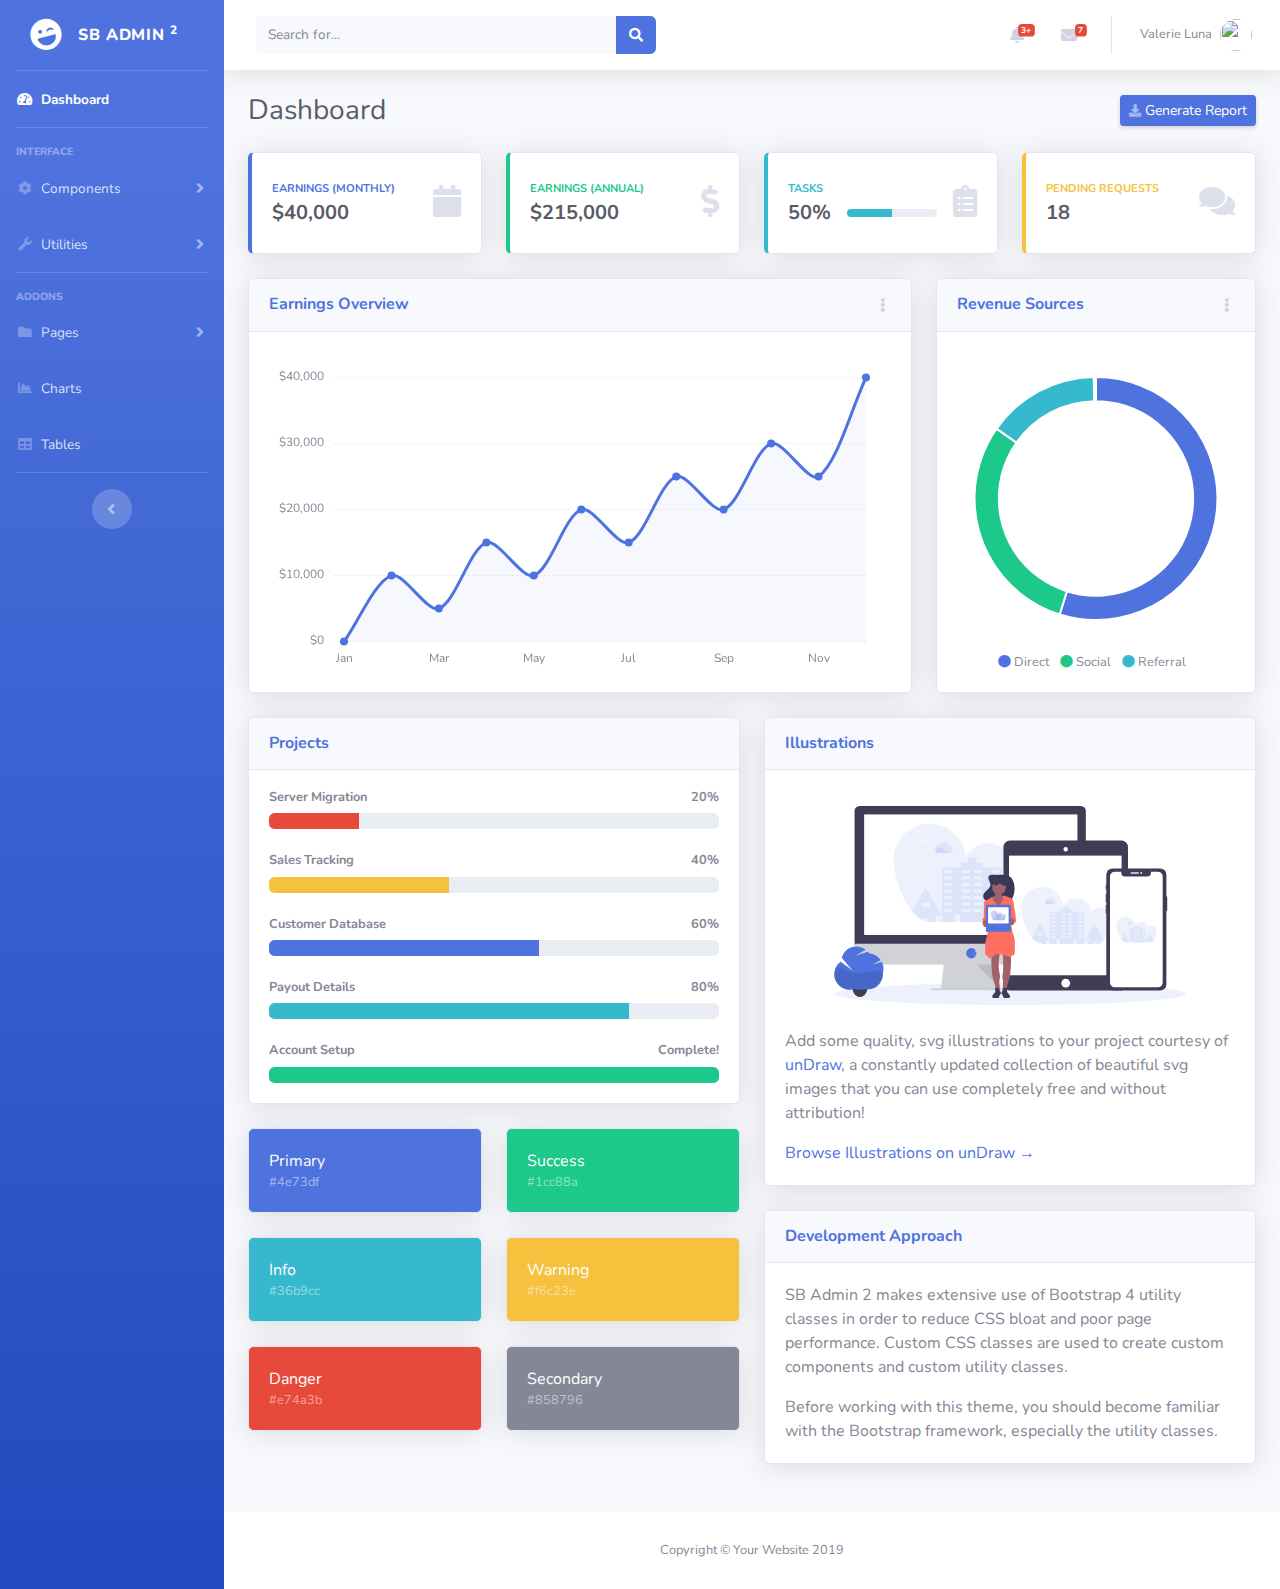
==== frontend/index.html @ 00b34d65 "frontend template" ====
<!DOCTYPE html>
<html lang="en">

<head>

  <meta charset="utf-8">
  <meta http-equiv="X-UA-Compatible" content="IE=edge">
  <meta name="viewport" content="width=device-width, initial-scale=1, shrink-to-fit=no">
  <meta name="description" content="">
  <meta name="author" content="">

  <title>SB Admin 2 - Dashboard</title>

  <!-- Custom fonts for this template-->
  <link href="vendor/fontawesome-free/css/all.min.css" rel="stylesheet" type="text/css">
  <link href="https://fonts.googleapis.com/css?family=Nunito:200,200i,300,300i,400,400i,600,600i,700,700i,800,800i,900,900i" rel="stylesheet">

  <!-- Custom styles for this template-->
  <link href="css/sb-admin-2.min.css" rel="stylesheet">

</head>

<body id="page-top">

  <!-- Page Wrapper -->
  <div id="wrapper">

    <!-- Sidebar -->
    <ul class="navbar-nav bg-gradient-primary sidebar sidebar-dark accordion" id="accordionSidebar">

      <!-- Sidebar - Brand -->
      <a class="sidebar-brand d-flex align-items-center justify-content-center" href="index.html">
        <div class="sidebar-brand-icon rotate-n-15">
          <i class="fas fa-laugh-wink"></i>
        </div>
        <div class="sidebar-brand-text mx-3">SB Admin <sup>2</sup></div>
      </a>

      <!-- Divider -->
      <hr class="sidebar-divider my-0">

      <!-- Nav Item - Dashboard -->
      <li class="nav-item active">
        <a class="nav-link" href="index.html">
          <i class="fas fa-fw fa-tachometer-alt"></i>
          <span>Dashboard</span></a>
      </li>

      <!-- Divider -->
      <hr class="sidebar-divider">

      <!-- Heading -->
      <div class="sidebar-heading">
        Interface
      </div>

      <!-- Nav Item - Pages Collapse Menu -->
      <li class="nav-item">
        <a class="nav-link collapsed" href="#" data-toggle="collapse" data-target="#collapseTwo" aria-expanded="true" aria-controls="collapseTwo">
          <i class="fas fa-fw fa-cog"></i>
          <span>Components</span>
        </a>
        <div id="collapseTwo" class="collapse" aria-labelledby="headingTwo" data-parent="#accordionSidebar">
          <div class="bg-white py-2 collapse-inner rounded">
            <h6 class="collapse-header">Custom Components:</h6>
            <a class="collapse-item" href="buttons.html">Buttons</a>
            <a class="collapse-item" href="cards.html">Cards</a>
          </div>
        </div>
      </li>

      <!-- Nav Item - Utilities Collapse Menu -->
      <li class="nav-item">
        <a class="nav-link collapsed" href="#" data-toggle="collapse" data-target="#collapseUtilities" aria-expanded="true" aria-controls="collapseUtilities">
          <i class="fas fa-fw fa-wrench"></i>
          <span>Utilities</span>
        </a>
        <div id="collapseUtilities" class="collapse" aria-labelledby="headingUtilities" data-parent="#accordionSidebar">
          <div class="bg-white py-2 collapse-inner rounded">
            <h6 class="collapse-header">Custom Utilities:</h6>
            <a class="collapse-item" href="utilities-color.html">Colors</a>
            <a class="collapse-item" href="utilities-border.html">Borders</a>
            <a class="collapse-item" href="utilities-animation.html">Animations</a>
            <a class="collapse-item" href="utilities-other.html">Other</a>
          </div>
        </div>
      </li>

      <!-- Divider -->
      <hr class="sidebar-divider">

      <!-- Heading -->
      <div class="sidebar-heading">
        Addons
      </div>

      <!-- Nav Item - Pages Collapse Menu -->
      <li class="nav-item">
        <a class="nav-link collapsed" href="#" data-toggle="collapse" data-target="#collapsePages" aria-expanded="true" aria-controls="collapsePages">
          <i class="fas fa-fw fa-folder"></i>
          <span>Pages</span>
        </a>
        <div id="collapsePages" class="collapse" aria-labelledby="headingPages" data-parent="#accordionSidebar">
          <div class="bg-white py-2 collapse-inner rounded">
            <h6 class="collapse-header">Login Screens:</h6>
            <a class="collapse-item" href="login.html">Login</a>
            <a class="collapse-item" href="register.html">Register</a>
            <a class="collapse-item" href="forgot-password.html">Forgot Password</a>
            <div class="collapse-divider"></div>
            <h6 class="collapse-header">Other Pages:</h6>
            <a class="collapse-item" href="404.html">404 Page</a>
            <a class="collapse-item" href="blank.html">Blank Page</a>
          </div>
        </div>
      </li>

      <!-- Nav Item - Charts -->
      <li class="nav-item">
        <a class="nav-link" href="charts.html">
          <i class="fas fa-fw fa-chart-area"></i>
          <span>Charts</span></a>
      </li>

      <!-- Nav Item - Tables -->
      <li class="nav-item">
        <a class="nav-link" href="tables.html">
          <i class="fas fa-fw fa-table"></i>
          <span>Tables</span></a>
      </li>

      <!-- Divider -->
      <hr class="sidebar-divider d-none d-md-block">

      <!-- Sidebar Toggler (Sidebar) -->
      <div class="text-center d-none d-md-inline">
        <button class="rounded-circle border-0" id="sidebarToggle"></button>
      </div>

    </ul>
    <!-- End of Sidebar -->

    <!-- Content Wrapper -->
    <div id="content-wrapper" class="d-flex flex-column">

      <!-- Main Content -->
      <div id="content">

        <!-- Topbar -->
        <nav class="navbar navbar-expand navbar-light bg-white topbar mb-4 static-top shadow">

          <!-- Sidebar Toggle (Topbar) -->
          <button id="sidebarToggleTop" class="btn btn-link d-md-none rounded-circle mr-3">
            <i class="fa fa-bars"></i>
          </button>

          <!-- Topbar Search -->
          <form class="d-none d-sm-inline-block form-inline mr-auto ml-md-3 my-2 my-md-0 mw-100 navbar-search">
            <div class="input-group">
              <input type="text" class="form-control bg-light border-0 small" placeholder="Search for..." aria-label="Search" aria-describedby="basic-addon2">
              <div class="input-group-append">
                <button class="btn btn-primary" type="button">
                  <i class="fas fa-search fa-sm"></i>
                </button>
              </div>
            </div>
          </form>

          <!-- Topbar Navbar -->
          <ul class="navbar-nav ml-auto">

            <!-- Nav Item - Search Dropdown (Visible Only XS) -->
            <li class="nav-item dropdown no-arrow d-sm-none">
              <a class="nav-link dropdown-toggle" href="#" id="searchDropdown" role="button" data-toggle="dropdown" aria-haspopup="true" aria-expanded="false">
                <i class="fas fa-search fa-fw"></i>
              </a>
              <!-- Dropdown - Messages -->
              <div class="dropdown-menu dropdown-menu-right p-3 shadow animated--grow-in" aria-labelledby="searchDropdown">
                <form class="form-inline mr-auto w-100 navbar-search">
                  <div class="input-group">
                    <input type="text" class="form-control bg-light border-0 small" placeholder="Search for..." aria-label="Search" aria-describedby="basic-addon2">
                    <div class="input-group-append">
                      <button class="btn btn-primary" type="button">
                        <i class="fas fa-search fa-sm"></i>
                      </button>
                    </div>
                  </div>
                </form>
              </div>
            </li>

            <!-- Nav Item - Alerts -->
            <li class="nav-item dropdown no-arrow mx-1">
              <a class="nav-link dropdown-toggle" href="#" id="alertsDropdown" role="button" data-toggle="dropdown" aria-haspopup="true" aria-expanded="false">
                <i class="fas fa-bell fa-fw"></i>
                <!-- Counter - Alerts -->
                <span class="badge badge-danger badge-counter">3+</span>
              </a>
              <!-- Dropdown - Alerts -->
              <div class="dropdown-list dropdown-menu dropdown-menu-right shadow animated--grow-in" aria-labelledby="alertsDropdown">
                <h6 class="dropdown-header">
                  Alerts Center
                </h6>
                <a class="dropdown-item d-flex align-items-center" href="#">
                  <div class="mr-3">
                    <div class="icon-circle bg-primary">
                      <i class="fas fa-file-alt text-white"></i>
                    </div>
                  </div>
                  <div>
                    <div class="small text-gray-500">December 12, 2019</div>
                    <span class="font-weight-bold">A new monthly report is ready to download!</span>
                  </div>
                </a>
                <a class="dropdown-item d-flex align-items-center" href="#">
                  <div class="mr-3">
                    <div class="icon-circle bg-success">
                      <i class="fas fa-donate text-white"></i>
                    </div>
                  </div>
                  <div>
                    <div class="small text-gray-500">December 7, 2019</div>
                    $290.29 has been deposited into your account!
                  </div>
                </a>
                <a class="dropdown-item d-flex align-items-center" href="#">
                  <div class="mr-3">
                    <div class="icon-circle bg-warning">
                      <i class="fas fa-exclamation-triangle text-white"></i>
                    </div>
                  </div>
                  <div>
                    <div class="small text-gray-500">December 2, 2019</div>
                    Spending Alert: We've noticed unusually high spending for your account.
                  </div>
                </a>
                <a class="dropdown-item text-center small text-gray-500" href="#">Show All Alerts</a>
              </div>
            </li>

            <!-- Nav Item - Messages -->
            <li class="nav-item dropdown no-arrow mx-1">
              <a class="nav-link dropdown-toggle" href="#" id="messagesDropdown" role="button" data-toggle="dropdown" aria-haspopup="true" aria-expanded="false">
                <i class="fas fa-envelope fa-fw"></i>
                <!-- Counter - Messages -->
                <span class="badge badge-danger badge-counter">7</span>
              </a>
              <!-- Dropdown - Messages -->
              <div class="dropdown-list dropdown-menu dropdown-menu-right shadow animated--grow-in" aria-labelledby="messagesDropdown">
                <h6 class="dropdown-header">
                  Message Center
                </h6>
                <a class="dropdown-item d-flex align-items-center" href="#">
                  <div class="dropdown-list-image mr-3">
                    <img class="rounded-circle" src="https://source.unsplash.com/fn_BT9fwg_E/60x60" alt="">
                    <div class="status-indicator bg-success"></div>
                  </div>
                  <div class="font-weight-bold">
                    <div class="text-truncate">Hi there! I am wondering if you can help me with a problem I've been having.</div>
                    <div class="small text-gray-500">Emily Fowler · 58m</div>
                  </div>
                </a>
                <a class="dropdown-item d-flex align-items-center" href="#">
                  <div class="dropdown-list-image mr-3">
                    <img class="rounded-circle" src="https://source.unsplash.com/AU4VPcFN4LE/60x60" alt="">
                    <div class="status-indicator"></div>
                  </div>
                  <div>
                    <div class="text-truncate">I have the photos that you ordered last month, how would you like them sent to you?</div>
                    <div class="small text-gray-500">Jae Chun · 1d</div>
                  </div>
                </a>
                <a class="dropdown-item d-flex align-items-center" href="#">
                  <div class="dropdown-list-image mr-3">
                    <img class="rounded-circle" src="https://source.unsplash.com/CS2uCrpNzJY/60x60" alt="">
                    <div class="status-indicator bg-warning"></div>
                  </div>
                  <div>
                    <div class="text-truncate">Last month's report looks great, I am very happy with the progress so far, keep up the good work!</div>
                    <div class="small text-gray-500">Morgan Alvarez · 2d</div>
                  </div>
                </a>
                <a class="dropdown-item d-flex align-items-center" href="#">
                  <div class="dropdown-list-image mr-3">
                    <img class="rounded-circle" src="https://source.unsplash.com/Mv9hjnEUHR4/60x60" alt="">
                    <div class="status-indicator bg-success"></div>
                  </div>
                  <div>
                    <div class="text-truncate">Am I a good boy? The reason I ask is because someone told me that people say this to all dogs, even if they aren't good...</div>
                    <div class="small text-gray-500">Chicken the Dog · 2w</div>
                  </div>
                </a>
                <a class="dropdown-item text-center small text-gray-500" href="#">Read More Messages</a>
              </div>
            </li>

            <div class="topbar-divider d-none d-sm-block"></div>

            <!-- Nav Item - User Information -->
            <li class="nav-item dropdown no-arrow">
              <a class="nav-link dropdown-toggle" href="#" id="userDropdown" role="button" data-toggle="dropdown" aria-haspopup="true" aria-expanded="false">
                <span class="mr-2 d-none d-lg-inline text-gray-600 small">Valerie Luna</span>
                <img class="img-profile rounded-circle" src="https://source.unsplash.com/QAB-WJcbgJk/60x60">
              </a>
              <!-- Dropdown - User Information -->
              <div class="dropdown-menu dropdown-menu-right shadow animated--grow-in" aria-labelledby="userDropdown">
                <a class="dropdown-item" href="#">
                  <i class="fas fa-user fa-sm fa-fw mr-2 text-gray-400"></i>
                  Profile
                </a>
                <a class="dropdown-item" href="#">
                  <i class="fas fa-cogs fa-sm fa-fw mr-2 text-gray-400"></i>
                  Settings
                </a>
                <a class="dropdown-item" href="#">
                  <i class="fas fa-list fa-sm fa-fw mr-2 text-gray-400"></i>
                  Activity Log
                </a>
                <div class="dropdown-divider"></div>
                <a class="dropdown-item" href="#" data-toggle="modal" data-target="#logoutModal">
                  <i class="fas fa-sign-out-alt fa-sm fa-fw mr-2 text-gray-400"></i>
                  Logout
                </a>
              </div>
            </li>

          </ul>

        </nav>
        <!-- End of Topbar -->

        <!-- Begin Page Content -->
        <div class="container-fluid">

          <!-- Page Heading -->
          <div class="d-sm-flex align-items-center justify-content-between mb-4">
            <h1 class="h3 mb-0 text-gray-800">Dashboard</h1>
            <a href="#" class="d-none d-sm-inline-block btn btn-sm btn-primary shadow-sm"><i class="fas fa-download fa-sm text-white-50"></i> Generate Report</a>
          </div>

          <!-- Content Row -->
          <div class="row">

            <!-- Earnings (Monthly) Card Example -->
            <div class="col-xl-3 col-md-6 mb-4">
              <div class="card border-left-primary shadow h-100 py-2">
                <div class="card-body">
                  <div class="row no-gutters align-items-center">
                    <div class="col mr-2">
                      <div class="text-xs font-weight-bold text-primary text-uppercase mb-1">Earnings (Monthly)</div>
                      <div class="h5 mb-0 font-weight-bold text-gray-800">$40,000</div>
                    </div>
                    <div class="col-auto">
                      <i class="fas fa-calendar fa-2x text-gray-300"></i>
                    </div>
                  </div>
                </div>
              </div>
            </div>

            <!-- Earnings (Monthly) Card Example -->
            <div class="col-xl-3 col-md-6 mb-4">
              <div class="card border-left-success shadow h-100 py-2">
                <div class="card-body">
                  <div class="row no-gutters align-items-center">
                    <div class="col mr-2">
                      <div class="text-xs font-weight-bold text-success text-uppercase mb-1">Earnings (Annual)</div>
                      <div class="h5 mb-0 font-weight-bold text-gray-800">$215,000</div>
                    </div>
                    <div class="col-auto">
                      <i class="fas fa-dollar-sign fa-2x text-gray-300"></i>
                    </div>
                  </div>
                </div>
              </div>
            </div>

            <!-- Earnings (Monthly) Card Example -->
            <div class="col-xl-3 col-md-6 mb-4">
              <div class="card border-left-info shadow h-100 py-2">
                <div class="card-body">
                  <div class="row no-gutters align-items-center">
                    <div class="col mr-2">
                      <div class="text-xs font-weight-bold text-info text-uppercase mb-1">Tasks</div>
                      <div class="row no-gutters align-items-center">
                        <div class="col-auto">
                          <div class="h5 mb-0 mr-3 font-weight-bold text-gray-800">50%</div>
                        </div>
                        <div class="col">
                          <div class="progress progress-sm mr-2">
                            <div class="progress-bar bg-info" role="progressbar" style="width: 50%" aria-valuenow="50" aria-valuemin="0" aria-valuemax="100"></div>
                          </div>
                        </div>
                      </div>
                    </div>
                    <div class="col-auto">
                      <i class="fas fa-clipboard-list fa-2x text-gray-300"></i>
                    </div>
                  </div>
                </div>
              </div>
            </div>

            <!-- Pending Requests Card Example -->
            <div class="col-xl-3 col-md-6 mb-4">
              <div class="card border-left-warning shadow h-100 py-2">
                <div class="card-body">
                  <div class="row no-gutters align-items-center">
                    <div class="col mr-2">
                      <div class="text-xs font-weight-bold text-warning text-uppercase mb-1">Pending Requests</div>
                      <div class="h5 mb-0 font-weight-bold text-gray-800">18</div>
                    </div>
                    <div class="col-auto">
                      <i class="fas fa-comments fa-2x text-gray-300"></i>
                    </div>
                  </div>
                </div>
              </div>
            </div>
          </div>

          <!-- Content Row -->

          <div class="row">

            <!-- Area Chart -->
            <div class="col-xl-8 col-lg-7">
              <div class="card shadow mb-4">
                <!-- Card Header - Dropdown -->
                <div class="card-header py-3 d-flex flex-row align-items-center justify-content-between">
                  <h6 class="m-0 font-weight-bold text-primary">Earnings Overview</h6>
                  <div class="dropdown no-arrow">
                    <a class="dropdown-toggle" href="#" role="button" id="dropdownMenuLink" data-toggle="dropdown" aria-haspopup="true" aria-expanded="false">
                      <i class="fas fa-ellipsis-v fa-sm fa-fw text-gray-400"></i>
                    </a>
                    <div class="dropdown-menu dropdown-menu-right shadow animated--fade-in" aria-labelledby="dropdownMenuLink">
                      <div class="dropdown-header">Dropdown Header:</div>
                      <a class="dropdown-item" href="#">Action</a>
                      <a class="dropdown-item" href="#">Another action</a>
                      <div class="dropdown-divider"></div>
                      <a class="dropdown-item" href="#">Something else here</a>
                    </div>
                  </div>
                </div>
                <!-- Card Body -->
                <div class="card-body">
                  <div class="chart-area">
                    <canvas id="myAreaChart"></canvas>
                  </div>
                </div>
              </div>
            </div>

            <!-- Pie Chart -->
            <div class="col-xl-4 col-lg-5">
              <div class="card shadow mb-4">
                <!-- Card Header - Dropdown -->
                <div class="card-header py-3 d-flex flex-row align-items-center justify-content-between">
                  <h6 class="m-0 font-weight-bold text-primary">Revenue Sources</h6>
                  <div class="dropdown no-arrow">
                    <a class="dropdown-toggle" href="#" role="button" id="dropdownMenuLink" data-toggle="dropdown" aria-haspopup="true" aria-expanded="false">
                      <i class="fas fa-ellipsis-v fa-sm fa-fw text-gray-400"></i>
                    </a>
                    <div class="dropdown-menu dropdown-menu-right shadow animated--fade-in" aria-labelledby="dropdownMenuLink">
                      <div class="dropdown-header">Dropdown Header:</div>
                      <a class="dropdown-item" href="#">Action</a>
                      <a class="dropdown-item" href="#">Another action</a>
                      <div class="dropdown-divider"></div>
                      <a class="dropdown-item" href="#">Something else here</a>
                    </div>
                  </div>
                </div>
                <!-- Card Body -->
                <div class="card-body">
                  <div class="chart-pie pt-4 pb-2">
                    <canvas id="myPieChart"></canvas>
                  </div>
                  <div class="mt-4 text-center small">
                    <span class="mr-2">
                      <i class="fas fa-circle text-primary"></i> Direct
                    </span>
                    <span class="mr-2">
                      <i class="fas fa-circle text-success"></i> Social
                    </span>
                    <span class="mr-2">
                      <i class="fas fa-circle text-info"></i> Referral
                    </span>
                  </div>
                </div>
              </div>
            </div>
          </div>

          <!-- Content Row -->
          <div class="row">

            <!-- Content Column -->
            <div class="col-lg-6 mb-4">

              <!-- Project Card Example -->
              <div class="card shadow mb-4">
                <div class="card-header py-3">
                  <h6 class="m-0 font-weight-bold text-primary">Projects</h6>
                </div>
                <div class="card-body">
                  <h4 class="small font-weight-bold">Server Migration <span class="float-right">20%</span></h4>
                  <div class="progress mb-4">
                    <div class="progress-bar bg-danger" role="progressbar" style="width: 20%" aria-valuenow="20" aria-valuemin="0" aria-valuemax="100"></div>
                  </div>
                  <h4 class="small font-weight-bold">Sales Tracking <span class="float-right">40%</span></h4>
                  <div class="progress mb-4">
                    <div class="progress-bar bg-warning" role="progressbar" style="width: 40%" aria-valuenow="40" aria-valuemin="0" aria-valuemax="100"></div>
                  </div>
                  <h4 class="small font-weight-bold">Customer Database <span class="float-right">60%</span></h4>
                  <div class="progress mb-4">
                    <div class="progress-bar" role="progressbar" style="width: 60%" aria-valuenow="60" aria-valuemin="0" aria-valuemax="100"></div>
                  </div>
                  <h4 class="small font-weight-bold">Payout Details <span class="float-right">80%</span></h4>
                  <div class="progress mb-4">
                    <div class="progress-bar bg-info" role="progressbar" style="width: 80%" aria-valuenow="80" aria-valuemin="0" aria-valuemax="100"></div>
                  </div>
                  <h4 class="small font-weight-bold">Account Setup <span class="float-right">Complete!</span></h4>
                  <div class="progress">
                    <div class="progress-bar bg-success" role="progressbar" style="width: 100%" aria-valuenow="100" aria-valuemin="0" aria-valuemax="100"></div>
                  </div>
                </div>
              </div>

              <!-- Color System -->
              <div class="row">
                <div class="col-lg-6 mb-4">
                  <div class="card bg-primary text-white shadow">
                    <div class="card-body">
                      Primary
                      <div class="text-white-50 small">#4e73df</div>
                    </div>
                  </div>
                </div>
                <div class="col-lg-6 mb-4">
                  <div class="card bg-success text-white shadow">
                    <div class="card-body">
                      Success
                      <div class="text-white-50 small">#1cc88a</div>
                    </div>
                  </div>
                </div>
                <div class="col-lg-6 mb-4">
                  <div class="card bg-info text-white shadow">
                    <div class="card-body">
                      Info
                      <div class="text-white-50 small">#36b9cc</div>
                    </div>
                  </div>
                </div>
                <div class="col-lg-6 mb-4">
                  <div class="card bg-warning text-white shadow">
                    <div class="card-body">
                      Warning
                      <div class="text-white-50 small">#f6c23e</div>
                    </div>
                  </div>
                </div>
                <div class="col-lg-6 mb-4">
                  <div class="card bg-danger text-white shadow">
                    <div class="card-body">
                      Danger
                      <div class="text-white-50 small">#e74a3b</div>
                    </div>
                  </div>
                </div>
                <div class="col-lg-6 mb-4">
                  <div class="card bg-secondary text-white shadow">
                    <div class="card-body">
                      Secondary
                      <div class="text-white-50 small">#858796</div>
                    </div>
                  </div>
                </div>
              </div>

            </div>

            <div class="col-lg-6 mb-4">

              <!-- Illustrations -->
              <div class="card shadow mb-4">
                <div class="card-header py-3">
                  <h6 class="m-0 font-weight-bold text-primary">Illustrations</h6>
                </div>
                <div class="card-body">
                  <div class="text-center">
                    <img class="img-fluid px-3 px-sm-4 mt-3 mb-4" style="width: 25rem;" src="img/undraw_posting_photo.svg" alt="">
                  </div>
                  <p>Add some quality, svg illustrations to your project courtesy of <a target="_blank" rel="nofollow" href="https://undraw.co/">unDraw</a>, a constantly updated collection of beautiful svg images that you can use completely free and without attribution!</p>
                  <a target="_blank" rel="nofollow" href="https://undraw.co/">Browse Illustrations on unDraw &rarr;</a>
                </div>
              </div>

              <!-- Approach -->
              <div class="card shadow mb-4">
                <div class="card-header py-3">
                  <h6 class="m-0 font-weight-bold text-primary">Development Approach</h6>
                </div>
                <div class="card-body">
                  <p>SB Admin 2 makes extensive use of Bootstrap 4 utility classes in order to reduce CSS bloat and poor page performance. Custom CSS classes are used to create custom components and custom utility classes.</p>
                  <p class="mb-0">Before working with this theme, you should become familiar with the Bootstrap framework, especially the utility classes.</p>
                </div>
              </div>

            </div>
          </div>

        </div>
        <!-- /.container-fluid -->

      </div>
      <!-- End of Main Content -->

      <!-- Footer -->
      <footer class="sticky-footer bg-white">
        <div class="container my-auto">
          <div class="copyright text-center my-auto">
            <span>Copyright &copy; Your Website 2019</span>
          </div>
        </div>
      </footer>
      <!-- End of Footer -->

    </div>
    <!-- End of Content Wrapper -->

  </div>
  <!-- End of Page Wrapper -->

  <!-- Scroll to Top Button-->
  <a class="scroll-to-top rounded" href="#page-top">
    <i class="fas fa-angle-up"></i>
  </a>

  <!-- Logout Modal-->
  <div class="modal fade" id="logoutModal" tabindex="-1" role="dialog" aria-labelledby="exampleModalLabel" aria-hidden="true">
    <div class="modal-dialog" role="document">
      <div class="modal-content">
        <div class="modal-header">
          <h5 class="modal-title" id="exampleModalLabel">Ready to Leave?</h5>
          <button class="close" type="button" data-dismiss="modal" aria-label="Close">
            <span aria-hidden="true">×</span>
          </button>
        </div>
        <div class="modal-body">Select "Logout" below if you are ready to end your current session.</div>
        <div class="modal-footer">
          <button class="btn btn-secondary" type="button" data-dismiss="modal">Cancel</button>
          <a class="btn btn-primary" href="login.html">Logout</a>
        </div>
      </div>
    </div>
  </div>

  <!-- Bootstrap core JavaScript-->
  <script src="vendor/jquery/jquery.min.js"></script>
  <script src="vendor/bootstrap/js/bootstrap.bundle.min.js"></script>

  <!-- Core plugin JavaScript-->
  <script src="vendor/jquery-easing/jquery.easing.min.js"></script>

  <!-- Custom scripts for all pages-->
  <script src="js/sb-admin-2.min.js"></script>

  <!-- Page level plugins -->
  <script src="vendor/chart.js/Chart.min.js"></script>

  <!-- Page level custom scripts -->
  <script src="js/demo/chart-area-demo.js"></script>
  <script src="js/demo/chart-pie-demo.js"></script>

</body>

</html>
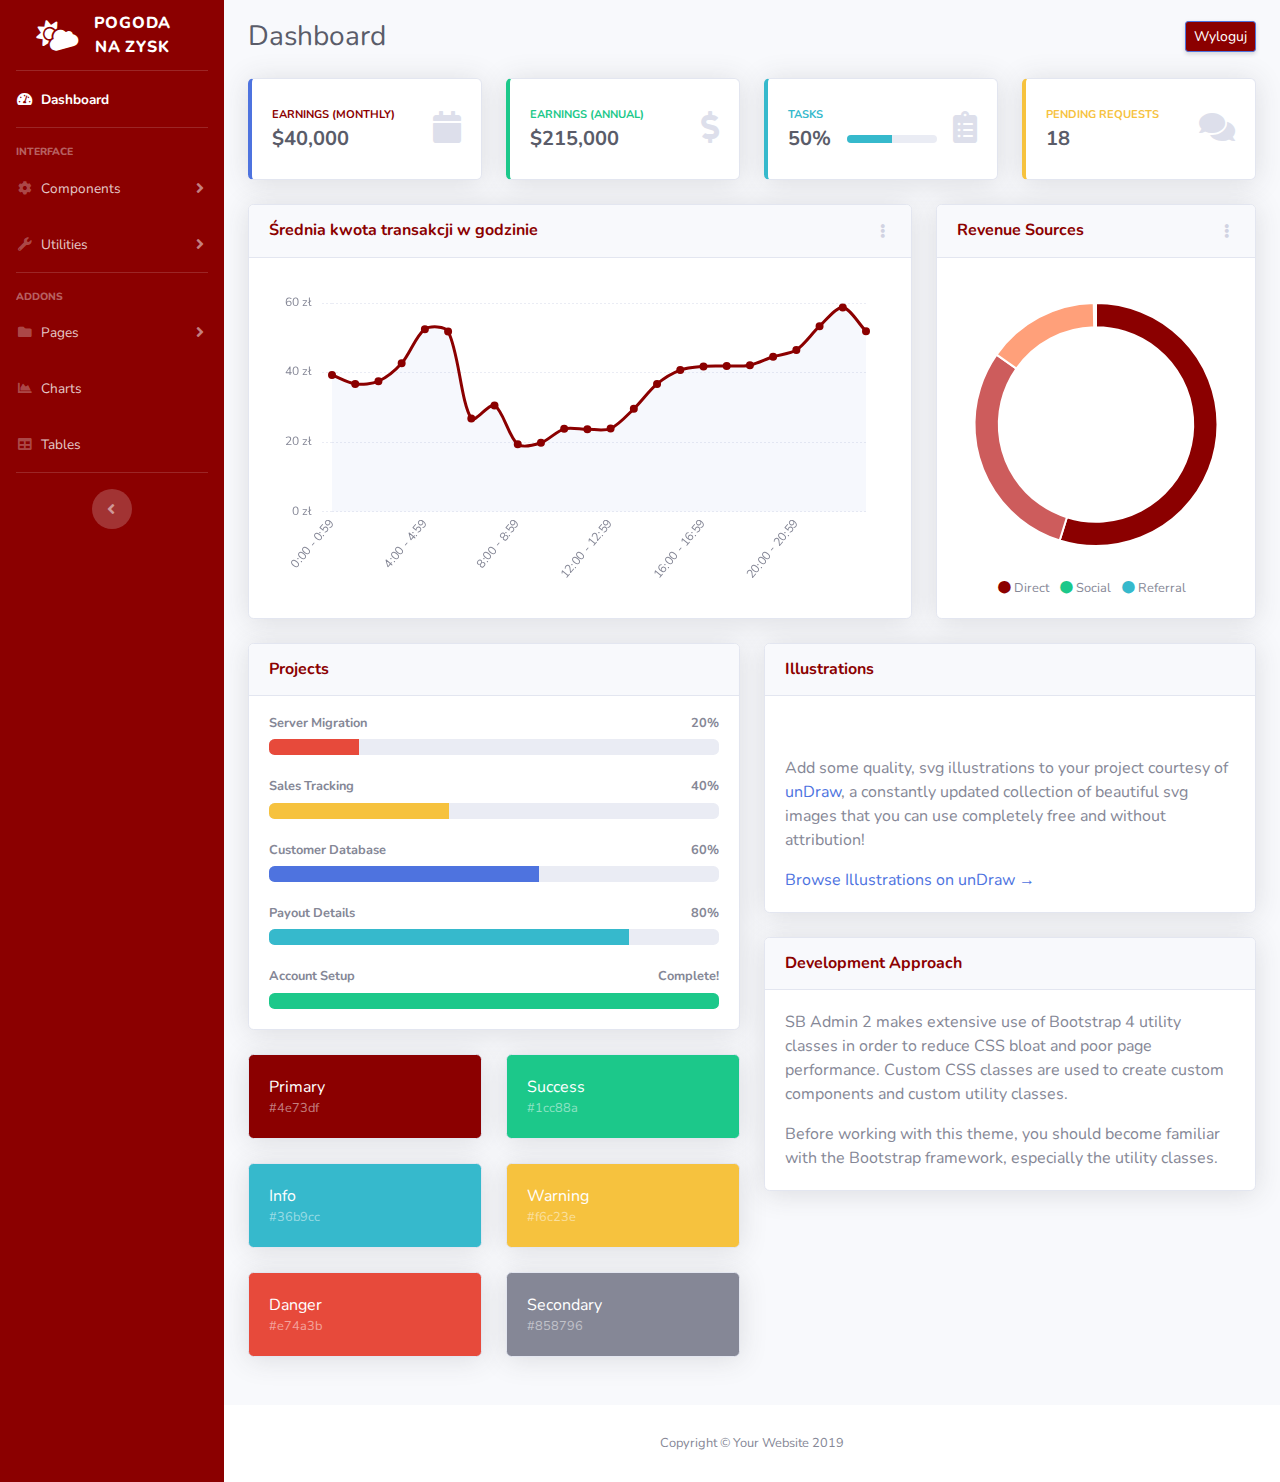
==== commit 86054947: "frontend alpha" ====
--- a/frontend/index.html
+++ b/frontend/index.html
@@ -17,7 +17,7 @@
 
   <!-- Custom styles for this template-->
   <link href="css/sb-admin-2.min.css" rel="stylesheet">
-
+  <link href="css/pekao-red.css" rel="stylesheet">
 </head>
 
 <body id="page-top">
@@ -26,14 +26,14 @@
   <div id="wrapper">
 
     <!-- Sidebar -->
-    <ul class="navbar-nav bg-gradient-primary sidebar sidebar-dark accordion" id="accordionSidebar">
+    <ul class="navbar-nav sidebar sidebar-dark accordion bg-primary" id="accordionSidebar">
 
       <!-- Sidebar - Brand -->
       <a class="sidebar-brand d-flex align-items-center justify-content-center" href="index.html">
         <div class="sidebar-brand-icon rotate-n-15">
-          <i class="fas fa-laugh-wink"></i>
-        </div>
-        <div class="sidebar-brand-text mx-3">SB Admin <sup>2</sup></div>
+          <i class="fas fa-cloud-sun"></i>
+        </div>
+        <div class="sidebar-brand-text mx-3">Pogoda<br>na zysk</div>
       </a>
 
       <!-- Divider -->
@@ -146,195 +146,17 @@
       <div id="content">
 
         <!-- Topbar -->
-        <nav class="navbar navbar-expand navbar-light bg-white topbar mb-4 static-top shadow">
-
-          <!-- Sidebar Toggle (Topbar) -->
-          <button id="sidebarToggleTop" class="btn btn-link d-md-none rounded-circle mr-3">
-            <i class="fa fa-bars"></i>
-          </button>
-
-          <!-- Topbar Search -->
-          <form class="d-none d-sm-inline-block form-inline mr-auto ml-md-3 my-2 my-md-0 mw-100 navbar-search">
-            <div class="input-group">
-              <input type="text" class="form-control bg-light border-0 small" placeholder="Search for..." aria-label="Search" aria-describedby="basic-addon2">
-              <div class="input-group-append">
-                <button class="btn btn-primary" type="button">
-                  <i class="fas fa-search fa-sm"></i>
-                </button>
-              </div>
-            </div>
-          </form>
-
-          <!-- Topbar Navbar -->
-          <ul class="navbar-nav ml-auto">
-
-            <!-- Nav Item - Search Dropdown (Visible Only XS) -->
-            <li class="nav-item dropdown no-arrow d-sm-none">
-              <a class="nav-link dropdown-toggle" href="#" id="searchDropdown" role="button" data-toggle="dropdown" aria-haspopup="true" aria-expanded="false">
-                <i class="fas fa-search fa-fw"></i>
-              </a>
-              <!-- Dropdown - Messages -->
-              <div class="dropdown-menu dropdown-menu-right p-3 shadow animated--grow-in" aria-labelledby="searchDropdown">
-                <form class="form-inline mr-auto w-100 navbar-search">
-                  <div class="input-group">
-                    <input type="text" class="form-control bg-light border-0 small" placeholder="Search for..." aria-label="Search" aria-describedby="basic-addon2">
-                    <div class="input-group-append">
-                      <button class="btn btn-primary" type="button">
-                        <i class="fas fa-search fa-sm"></i>
-                      </button>
-                    </div>
-                  </div>
-                </form>
-              </div>
-            </li>
-
-            <!-- Nav Item - Alerts -->
-            <li class="nav-item dropdown no-arrow mx-1">
-              <a class="nav-link dropdown-toggle" href="#" id="alertsDropdown" role="button" data-toggle="dropdown" aria-haspopup="true" aria-expanded="false">
-                <i class="fas fa-bell fa-fw"></i>
-                <!-- Counter - Alerts -->
-                <span class="badge badge-danger badge-counter">3+</span>
-              </a>
-              <!-- Dropdown - Alerts -->
-              <div class="dropdown-list dropdown-menu dropdown-menu-right shadow animated--grow-in" aria-labelledby="alertsDropdown">
-                <h6 class="dropdown-header">
-                  Alerts Center
-                </h6>
-                <a class="dropdown-item d-flex align-items-center" href="#">
-                  <div class="mr-3">
-                    <div class="icon-circle bg-primary">
-                      <i class="fas fa-file-alt text-white"></i>
-                    </div>
-                  </div>
-                  <div>
-                    <div class="small text-gray-500">December 12, 2019</div>
-                    <span class="font-weight-bold">A new monthly report is ready to download!</span>
-                  </div>
-                </a>
-                <a class="dropdown-item d-flex align-items-center" href="#">
-                  <div class="mr-3">
-                    <div class="icon-circle bg-success">
-                      <i class="fas fa-donate text-white"></i>
-                    </div>
-                  </div>
-                  <div>
-                    <div class="small text-gray-500">December 7, 2019</div>
-                    $290.29 has been deposited into your account!
-                  </div>
-                </a>
-                <a class="dropdown-item d-flex align-items-center" href="#">
-                  <div class="mr-3">
-                    <div class="icon-circle bg-warning">
-                      <i class="fas fa-exclamation-triangle text-white"></i>
-                    </div>
-                  </div>
-                  <div>
-                    <div class="small text-gray-500">December 2, 2019</div>
-                    Spending Alert: We've noticed unusually high spending for your account.
-                  </div>
-                </a>
-                <a class="dropdown-item text-center small text-gray-500" href="#">Show All Alerts</a>
-              </div>
-            </li>
-
-            <!-- Nav Item - Messages -->
-            <li class="nav-item dropdown no-arrow mx-1">
-              <a class="nav-link dropdown-toggle" href="#" id="messagesDropdown" role="button" data-toggle="dropdown" aria-haspopup="true" aria-expanded="false">
-                <i class="fas fa-envelope fa-fw"></i>
-                <!-- Counter - Messages -->
-                <span class="badge badge-danger badge-counter">7</span>
-              </a>
-              <!-- Dropdown - Messages -->
-              <div class="dropdown-list dropdown-menu dropdown-menu-right shadow animated--grow-in" aria-labelledby="messagesDropdown">
-                <h6 class="dropdown-header">
-                  Message Center
-                </h6>
-                <a class="dropdown-item d-flex align-items-center" href="#">
-                  <div class="dropdown-list-image mr-3">
-                    <img class="rounded-circle" src="https://source.unsplash.com/fn_BT9fwg_E/60x60" alt="">
-                    <div class="status-indicator bg-success"></div>
-                  </div>
-                  <div class="font-weight-bold">
-                    <div class="text-truncate">Hi there! I am wondering if you can help me with a problem I've been having.</div>
-                    <div class="small text-gray-500">Emily Fowler · 58m</div>
-                  </div>
-                </a>
-                <a class="dropdown-item d-flex align-items-center" href="#">
-                  <div class="dropdown-list-image mr-3">
-                    <img class="rounded-circle" src="https://source.unsplash.com/AU4VPcFN4LE/60x60" alt="">
-                    <div class="status-indicator"></div>
-                  </div>
-                  <div>
-                    <div class="text-truncate">I have the photos that you ordered last month, how would you like them sent to you?</div>
-                    <div class="small text-gray-500">Jae Chun · 1d</div>
-                  </div>
-                </a>
-                <a class="dropdown-item d-flex align-items-center" href="#">
-                  <div class="dropdown-list-image mr-3">
-                    <img class="rounded-circle" src="https://source.unsplash.com/CS2uCrpNzJY/60x60" alt="">
-                    <div class="status-indicator bg-warning"></div>
-                  </div>
-                  <div>
-                    <div class="text-truncate">Last month's report looks great, I am very happy with the progress so far, keep up the good work!</div>
-                    <div class="small text-gray-500">Morgan Alvarez · 2d</div>
-                  </div>
-                </a>
-                <a class="dropdown-item d-flex align-items-center" href="#">
-                  <div class="dropdown-list-image mr-3">
-                    <img class="rounded-circle" src="https://source.unsplash.com/Mv9hjnEUHR4/60x60" alt="">
-                    <div class="status-indicator bg-success"></div>
-                  </div>
-                  <div>
-                    <div class="text-truncate">Am I a good boy? The reason I ask is because someone told me that people say this to all dogs, even if they aren't good...</div>
-                    <div class="small text-gray-500">Chicken the Dog · 2w</div>
-                  </div>
-                </a>
-                <a class="dropdown-item text-center small text-gray-500" href="#">Read More Messages</a>
-              </div>
-            </li>
-
-            <div class="topbar-divider d-none d-sm-block"></div>
-
-            <!-- Nav Item - User Information -->
-            <li class="nav-item dropdown no-arrow">
-              <a class="nav-link dropdown-toggle" href="#" id="userDropdown" role="button" data-toggle="dropdown" aria-haspopup="true" aria-expanded="false">
-                <span class="mr-2 d-none d-lg-inline text-gray-600 small">Valerie Luna</span>
-                <img class="img-profile rounded-circle" src="https://source.unsplash.com/QAB-WJcbgJk/60x60">
-              </a>
-              <!-- Dropdown - User Information -->
-              <div class="dropdown-menu dropdown-menu-right shadow animated--grow-in" aria-labelledby="userDropdown">
-                <a class="dropdown-item" href="#">
-                  <i class="fas fa-user fa-sm fa-fw mr-2 text-gray-400"></i>
-                  Profile
-                </a>
-                <a class="dropdown-item" href="#">
-                  <i class="fas fa-cogs fa-sm fa-fw mr-2 text-gray-400"></i>
-                  Settings
-                </a>
-                <a class="dropdown-item" href="#">
-                  <i class="fas fa-list fa-sm fa-fw mr-2 text-gray-400"></i>
-                  Activity Log
-                </a>
-                <div class="dropdown-divider"></div>
-                <a class="dropdown-item" href="#" data-toggle="modal" data-target="#logoutModal">
-                  <i class="fas fa-sign-out-alt fa-sm fa-fw mr-2 text-gray-400"></i>
-                  Logout
-                </a>
-              </div>
-            </li>
-
-          </ul>
-
+        <nav class="navbar ">
         </nav>
         <!-- End of Topbar -->
 
         <!-- Begin Page Content -->
-        <div class="container-fluid">
+        <div class="container-fluid mt-1 ">
 
           <!-- Page Heading -->
           <div class="d-sm-flex align-items-center justify-content-between mb-4">
             <h1 class="h3 mb-0 text-gray-800">Dashboard</h1>
-            <a href="#" class="d-none d-sm-inline-block btn btn-sm btn-primary shadow-sm"><i class="fas fa-download fa-sm text-white-50"></i> Generate Report</a>
+            <a href="#" class="d-none d-sm-inline-block btn btn-sm shadow-sm btn-primary">Wyloguj</a>
           </div>
 
           <!-- Content Row -->
@@ -427,7 +249,7 @@
               <div class="card shadow mb-4">
                 <!-- Card Header - Dropdown -->
                 <div class="card-header py-3 d-flex flex-row align-items-center justify-content-between">
-                  <h6 class="m-0 font-weight-bold text-primary">Earnings Overview</h6>
+                  <h6 class="m-0 font-weight-bold text-primary">Średnia kwota transakcji w godzinie</h6>
                   <div class="dropdown no-arrow">
                     <a class="dropdown-toggle" href="#" role="button" id="dropdownMenuLink" data-toggle="dropdown" aria-haspopup="true" aria-expanded="false">
                       <i class="fas fa-ellipsis-v fa-sm fa-fw text-gray-400"></i>
--- a/frontend/css/pekao-red.css
+++ b/frontend/css/pekao-red.css
@@ -0,0 +1,12 @@
+.bg-primary{
+  background-color: #8B0000!important;
+}
+
+.text-primary{
+  color: #8B0000!important;
+}
+
+.btn-primary{
+  background-color: #8B0000!important;
+  color:white!important;
+}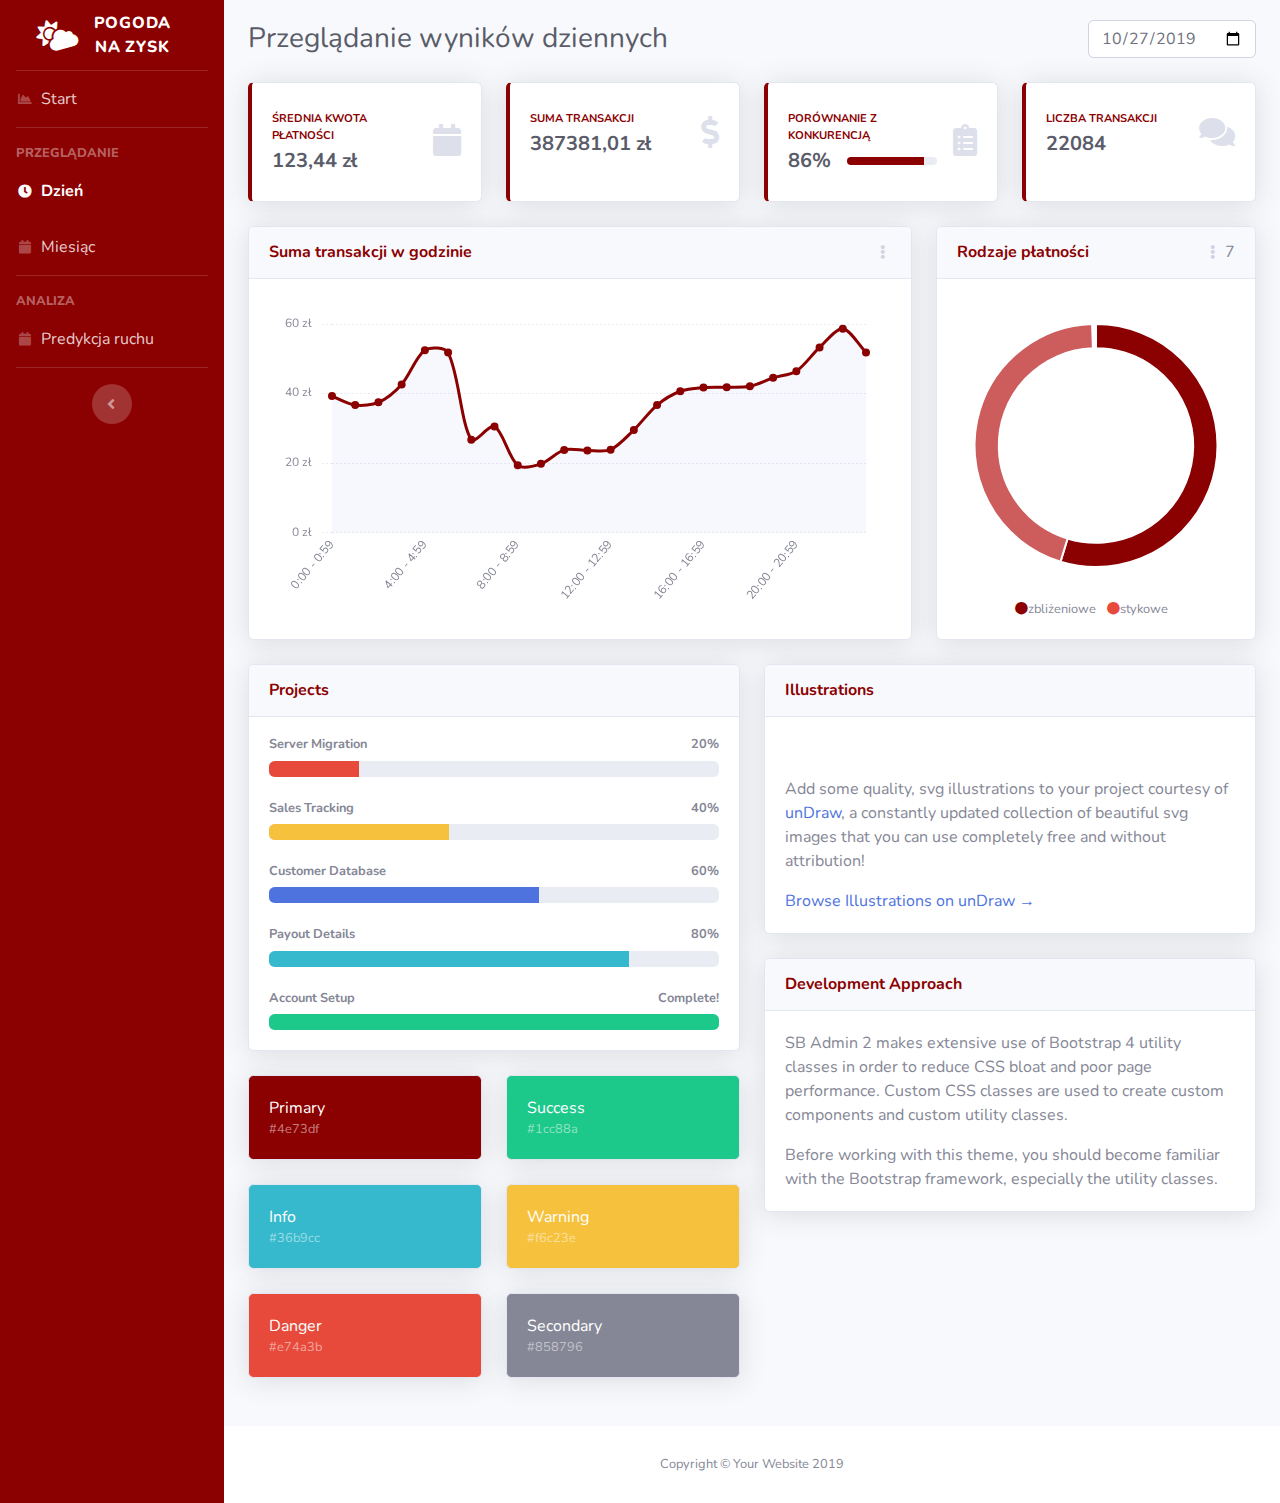
==== commit aac152f3: "complete simple frontend" ====
--- a/frontend/index.html
+++ b/frontend/index.html
@@ -40,92 +40,47 @@
       <hr class="sidebar-divider my-0">
 
       <!-- Nav Item - Dashboard -->
-      <li class="nav-item active">
-        <a class="nav-link" href="index.html">
-          <i class="fas fa-fw fa-tachometer-alt"></i>
-          <span>Dashboard</span></a>
-      </li>
-
-      <!-- Divider -->
-      <hr class="sidebar-divider">
-
-      <!-- Heading -->
-      <div class="sidebar-heading">
-        Interface
-      </div>
-
-      <!-- Nav Item - Pages Collapse Menu -->
-      <li class="nav-item">
-        <a class="nav-link collapsed" href="#" data-toggle="collapse" data-target="#collapseTwo" aria-expanded="true" aria-controls="collapseTwo">
-          <i class="fas fa-fw fa-cog"></i>
-          <span>Components</span>
-        </a>
-        <div id="collapseTwo" class="collapse" aria-labelledby="headingTwo" data-parent="#accordionSidebar">
-          <div class="bg-white py-2 collapse-inner rounded">
-            <h6 class="collapse-header">Custom Components:</h6>
-            <a class="collapse-item" href="buttons.html">Buttons</a>
-            <a class="collapse-item" href="cards.html">Cards</a>
-          </div>
-        </div>
-      </li>
-
-      <!-- Nav Item - Utilities Collapse Menu -->
-      <li class="nav-item">
-        <a class="nav-link collapsed" href="#" data-toggle="collapse" data-target="#collapseUtilities" aria-expanded="true" aria-controls="collapseUtilities">
-          <i class="fas fa-fw fa-wrench"></i>
-          <span>Utilities</span>
-        </a>
-        <div id="collapseUtilities" class="collapse" aria-labelledby="headingUtilities" data-parent="#accordionSidebar">
-          <div class="bg-white py-2 collapse-inner rounded">
-            <h6 class="collapse-header">Custom Utilities:</h6>
-            <a class="collapse-item" href="utilities-color.html">Colors</a>
-            <a class="collapse-item" href="utilities-border.html">Borders</a>
-            <a class="collapse-item" href="utilities-animation.html">Animations</a>
-            <a class="collapse-item" href="utilities-other.html">Other</a>
-          </div>
-        </div>
-      </li>
-
-      <!-- Divider -->
-      <hr class="sidebar-divider">
-
-      <!-- Heading -->
-      <div class="sidebar-heading">
-        Addons
-      </div>
-
-      <!-- Nav Item - Pages Collapse Menu -->
-      <li class="nav-item">
-        <a class="nav-link collapsed" href="#" data-toggle="collapse" data-target="#collapsePages" aria-expanded="true" aria-controls="collapsePages">
-          <i class="fas fa-fw fa-folder"></i>
-          <span>Pages</span>
-        </a>
-        <div id="collapsePages" class="collapse" aria-labelledby="headingPages" data-parent="#accordionSidebar">
-          <div class="bg-white py-2 collapse-inner rounded">
-            <h6 class="collapse-header">Login Screens:</h6>
-            <a class="collapse-item" href="login.html">Login</a>
-            <a class="collapse-item" href="register.html">Register</a>
-            <a class="collapse-item" href="forgot-password.html">Forgot Password</a>
-            <div class="collapse-divider"></div>
-            <h6 class="collapse-header">Other Pages:</h6>
-            <a class="collapse-item" href="404.html">404 Page</a>
-            <a class="collapse-item" href="blank.html">Blank Page</a>
-          </div>
-        </div>
-      </li>
-
-      <!-- Nav Item - Charts -->
       <li class="nav-item">
         <a class="nav-link" href="charts.html">
           <i class="fas fa-fw fa-chart-area"></i>
-          <span>Charts</span></a>
+          <span>Start</span></a>
       </li>
 
-      <!-- Nav Item - Tables -->
+      <!-- Divider -->
+      <hr class="sidebar-divider">
+
+      <!-- Heading -->
+      <div class="sidebar-heading">
+        Przeglądanie
+      </div>
+
+      <!-- Nav Item - Pages Collapse Menu -->
+      <li class="nav-item active">
+        <a class="nav-link" href="charts.html">
+          <i class="fas fa-fw fa-clock"></i>
+          <span>Dzień</span></a>
+      </li>
+
+      <!-- Nav Item - Utilities Collapse Menu -->
       <li class="nav-item">
-        <a class="nav-link" href="tables.html">
-          <i class="fas fa-fw fa-table"></i>
-          <span>Tables</span></a>
+        <a class="nav-link" href="charts.html">
+          <i class="fas fa-fw fa-calendar"></i>
+          <span>Miesiąc</span></a>
+      </li>
+
+      <!-- Divider -->
+      <hr class="sidebar-divider">
+
+      <!-- Heading -->
+      <div class="sidebar-heading">
+        Analiza
+      </div>
+
+      <!-- Nav Item - Pages Collapse Menu -->
+      <li class="nav-item">
+        <a class="nav-link" href="charts.html">
+          <i class="fas fa-fw fa-calendar"></i>
+          <span>Predykcja ruchu</span></a>
       </li>
 
       <!-- Divider -->
@@ -155,8 +110,8 @@
 
           <!-- Page Heading -->
           <div class="d-sm-flex align-items-center justify-content-between mb-4">
-            <h1 class="h3 mb-0 text-gray-800">Dashboard</h1>
-            <a href="#" class="d-none d-sm-inline-block btn btn-sm shadow-sm btn-primary">Wyloguj</a>
+            <h1 class="h3 mb-0 text-gray-800">Przeglądanie wyników dziennych</h1>
+            <input class="col-2 form-control" type="date" value="2019-10-27" id="example-date-input">
           </div>
 
           <!-- Content Row -->
@@ -167,10 +122,10 @@
               <div class="card border-left-primary shadow h-100 py-2">
                 <div class="card-body">
                   <div class="row no-gutters align-items-center">
-                    <div class="col mr-2">
-                      <div class="text-xs font-weight-bold text-primary text-uppercase mb-1">Earnings (Monthly)</div>
-                      <div class="h5 mb-0 font-weight-bold text-gray-800">$40,000</div>
-                    </div>
+                      <div class="col mr-2">
+                        <div class="text-xs font-weight-bold text-primary text-uppercase mb-1">Średnia kwota płatności</div>
+                        <div class="h5 mb-0 font-weight-bold text-gray-800">123,44 zł</div>
+                      </div>
                     <div class="col-auto">
                       <i class="fas fa-calendar fa-2x text-gray-300"></i>
                     </div>
@@ -181,12 +136,12 @@
 
             <!-- Earnings (Monthly) Card Example -->
             <div class="col-xl-3 col-md-6 mb-4">
-              <div class="card border-left-success shadow h-100 py-2">
+              <div class="card border-left-primary shadow h-100 py-2">
                 <div class="card-body">
                   <div class="row no-gutters align-items-center">
                     <div class="col mr-2">
-                      <div class="text-xs font-weight-bold text-success text-uppercase mb-1">Earnings (Annual)</div>
-                      <div class="h5 mb-0 font-weight-bold text-gray-800">$215,000</div>
+                      <div class="text-xs font-weight-bold text-primary text-uppercase mb-1">Suma transakcji</div>
+                      <div class="h5 mb-0 font-weight-bold text-gray-800">387381,01 zł</div>
                     </div>
                     <div class="col-auto">
                       <i class="fas fa-dollar-sign fa-2x text-gray-300"></i>
@@ -198,18 +153,18 @@
 
             <!-- Earnings (Monthly) Card Example -->
             <div class="col-xl-3 col-md-6 mb-4">
-              <div class="card border-left-info shadow h-100 py-2">
+              <div class="card border-left-primary shadow h-100 py-2">
                 <div class="card-body">
                   <div class="row no-gutters align-items-center">
                     <div class="col mr-2">
-                      <div class="text-xs font-weight-bold text-info text-uppercase mb-1">Tasks</div>
+                      <div class="text-xs font-weight-bold text-primary text-uppercase mb-1">Porównanie z konkurencją</div>
                       <div class="row no-gutters align-items-center">
                         <div class="col-auto">
-                          <div class="h5 mb-0 mr-3 font-weight-bold text-gray-800">50%</div>
+                          <div class="h5 mb-0 mr-3 font-weight-bold text-gray-800">86%</div>
                         </div>
                         <div class="col">
                           <div class="progress progress-sm mr-2">
-                            <div class="progress-bar bg-info" role="progressbar" style="width: 50%" aria-valuenow="50" aria-valuemin="0" aria-valuemax="100"></div>
+                            <div class="progress-bar bg-primary" role="progressbar" style="width: 86%" aria-valuenow="50" aria-valuemin="0" aria-valuemax="100"></div>
                           </div>
                         </div>
                       </div>
@@ -224,12 +179,12 @@
 
             <!-- Pending Requests Card Example -->
             <div class="col-xl-3 col-md-6 mb-4">
-              <div class="card border-left-warning shadow h-100 py-2">
+              <div class="card border-left-primary shadow h-100 py-2">
                 <div class="card-body">
                   <div class="row no-gutters align-items-center">
                     <div class="col mr-2">
-                      <div class="text-xs font-weight-bold text-warning text-uppercase mb-1">Pending Requests</div>
-                      <div class="h5 mb-0 font-weight-bold text-gray-800">18</div>
+                      <div class="text-xs font-weight-bold text-primary text-uppercase mb-1">Liczba transakcji</div>
+                      <div class="h5 mb-0 font-weight-bold text-gray-800">22084</div>
                     </div>
                     <div class="col-auto">
                       <i class="fas fa-comments fa-2x text-gray-300"></i>
@@ -249,7 +204,7 @@
               <div class="card shadow mb-4">
                 <!-- Card Header - Dropdown -->
                 <div class="card-header py-3 d-flex flex-row align-items-center justify-content-between">
-                  <h6 class="m-0 font-weight-bold text-primary">Średnia kwota transakcji w godzinie</h6>
+                  <h6 class="m-0 font-weight-bold text-primary">Suma transakcji w godzinie</h6>
                   <div class="dropdown no-arrow">
                     <a class="dropdown-toggle" href="#" role="button" id="dropdownMenuLink" data-toggle="dropdown" aria-haspopup="true" aria-expanded="false">
                       <i class="fas fa-ellipsis-v fa-sm fa-fw text-gray-400"></i>
@@ -277,11 +232,11 @@
               <div class="card shadow mb-4">
                 <!-- Card Header - Dropdown -->
                 <div class="card-header py-3 d-flex flex-row align-items-center justify-content-between">
-                  <h6 class="m-0 font-weight-bold text-primary">Revenue Sources</h6>
+                  <h6 class="m-0 font-weight-bold text-primary">Rodzaje płatności</h6>
                   <div class="dropdown no-arrow">
                     <a class="dropdown-toggle" href="#" role="button" id="dropdownMenuLink" data-toggle="dropdown" aria-haspopup="true" aria-expanded="false">
                       <i class="fas fa-ellipsis-v fa-sm fa-fw text-gray-400"></i>
-                    </a>
+                    </a>7
                     <div class="dropdown-menu dropdown-menu-right shadow animated--fade-in" aria-labelledby="dropdownMenuLink">
                       <div class="dropdown-header">Dropdown Header:</div>
                       <a class="dropdown-item" href="#">Action</a>
@@ -298,13 +253,10 @@
                   </div>
                   <div class="mt-4 text-center small">
                     <span class="mr-2">
-                      <i class="fas fa-circle text-primary"></i> Direct
+                      <i class="fas fa-circle text-primary"></i>zbliżeniowe
                     </span>
                     <span class="mr-2">
-                      <i class="fas fa-circle text-success"></i> Social
-                    </span>
-                    <span class="mr-2">
-                      <i class="fas fa-circle text-info"></i> Referral
+                      <i class="fas fa-circle text-danger"></i>stykowe
                     </span>
                   </div>
                 </div>
--- a/frontend/css/pekao-red.css
+++ b/frontend/css/pekao-red.css
@@ -8,5 +8,18 @@
 
 .btn-primary{
   background-color: #8B0000!important;
+  border-color: #8B0000!important;
   color:white!important;
+}
+
+.sidebar .nav-item .nav-link span {
+  font-size: 1rem!important;
+}
+
+.sidebar .sidebar-heading {
+  font-size: .8rem!important;
+}
+
+.border-left-primary {
+  border-left: .25rem solid #8B0000!important;
 }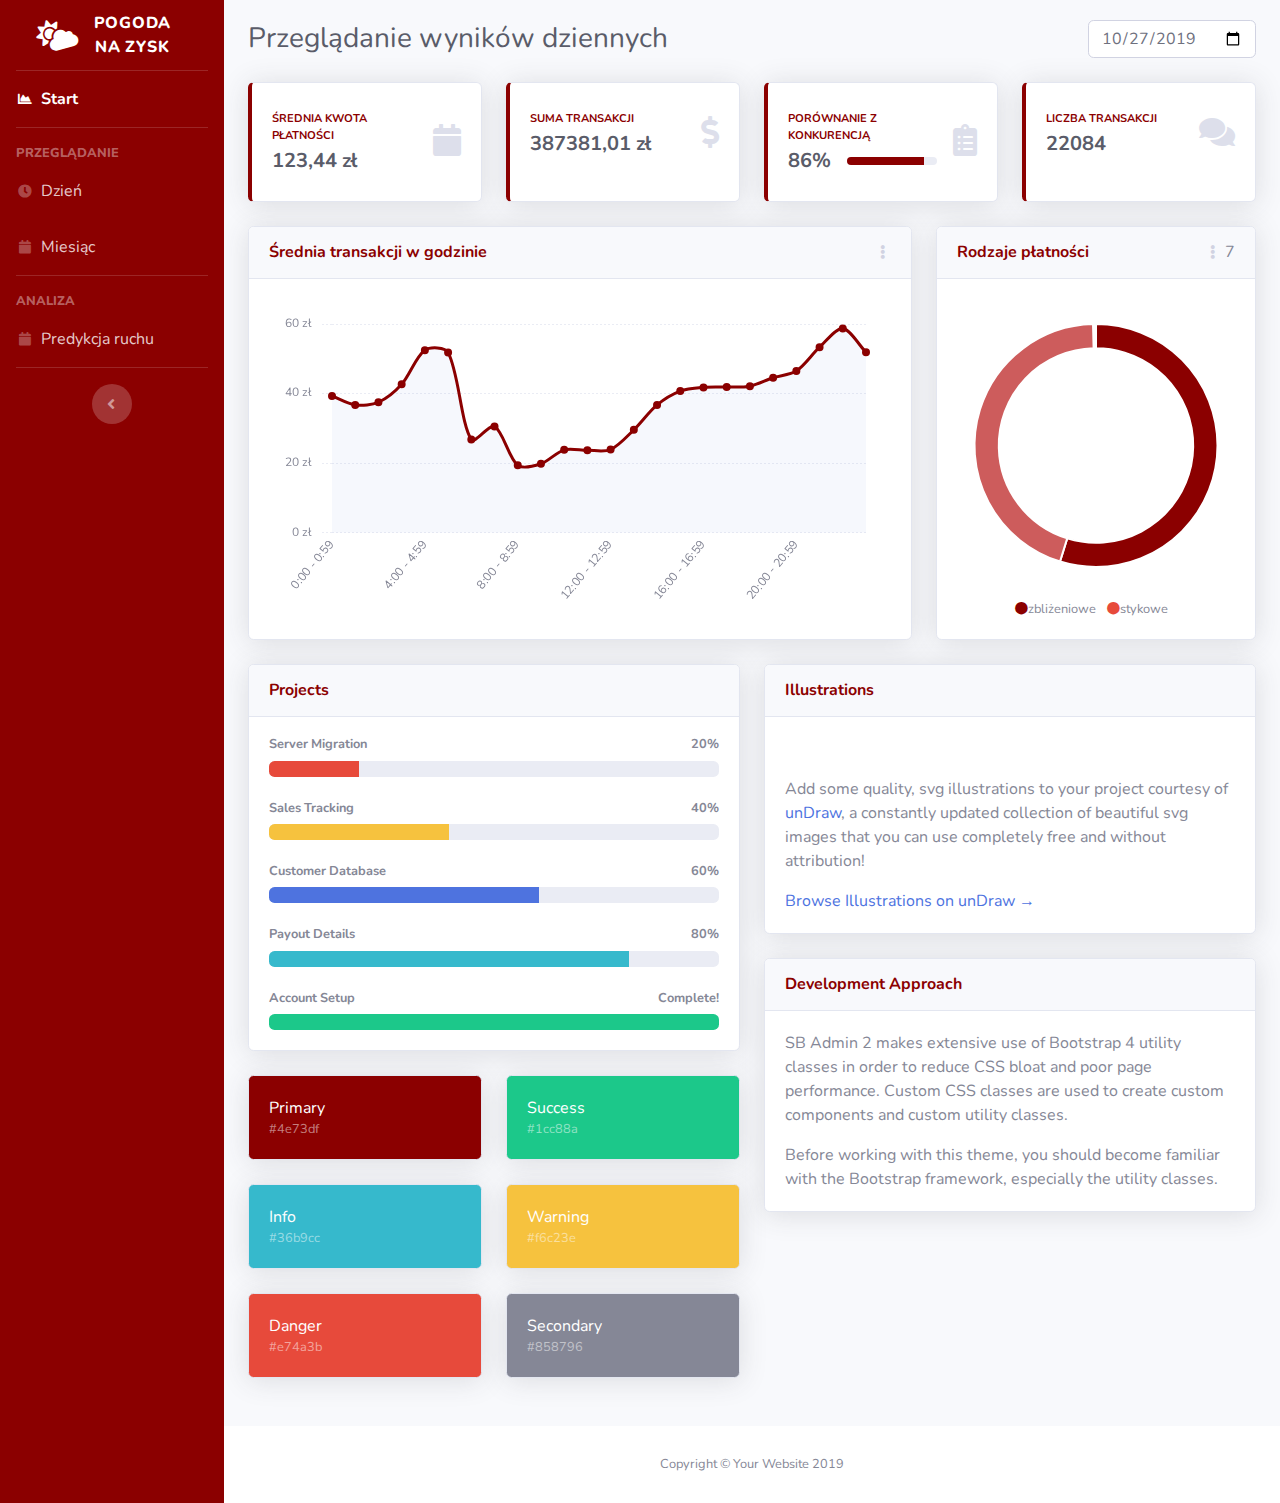
==== commit d219182d: "frontend changes" ====
--- a/frontend/index.html
+++ b/frontend/index.html
@@ -40,8 +40,8 @@
       <hr class="sidebar-divider my-0">
 
       <!-- Nav Item - Dashboard -->
-      <li class="nav-item">
-        <a class="nav-link" href="charts.html">
+      <li class="nav-item active">
+        <a class="nav-link" href="index.html">
           <i class="fas fa-fw fa-chart-area"></i>
           <span>Start</span></a>
       </li>
@@ -55,15 +55,15 @@
       </div>
 
       <!-- Nav Item - Pages Collapse Menu -->
-      <li class="nav-item active">
-        <a class="nav-link" href="charts.html">
+      <li class="nav-item">
+        <a class="nav-link" href="day.html">
           <i class="fas fa-fw fa-clock"></i>
           <span>Dzień</span></a>
       </li>
 
       <!-- Nav Item - Utilities Collapse Menu -->
       <li class="nav-item">
-        <a class="nav-link" href="charts.html">
+        <a class="nav-link" href="month.html">
           <i class="fas fa-fw fa-calendar"></i>
           <span>Miesiąc</span></a>
       </li>
@@ -78,7 +78,7 @@
 
       <!-- Nav Item - Pages Collapse Menu -->
       <li class="nav-item">
-        <a class="nav-link" href="charts.html">
+        <a class="nav-link" href="predict.html">
           <i class="fas fa-fw fa-calendar"></i>
           <span>Predykcja ruchu</span></a>
       </li>
@@ -204,7 +204,7 @@
               <div class="card shadow mb-4">
                 <!-- Card Header - Dropdown -->
                 <div class="card-header py-3 d-flex flex-row align-items-center justify-content-between">
-                  <h6 class="m-0 font-weight-bold text-primary">Suma transakcji w godzinie</h6>
+                  <h6 class="m-0 font-weight-bold text-primary">Średnia transakcji w godzinie</h6>
                   <div class="dropdown no-arrow">
                     <a class="dropdown-toggle" href="#" role="button" id="dropdownMenuLink" data-toggle="dropdown" aria-haspopup="true" aria-expanded="false">
                       <i class="fas fa-ellipsis-v fa-sm fa-fw text-gray-400"></i>
@@ -442,8 +442,11 @@
   <!-- Page level plugins -->
   <script src="vendor/chart.js/Chart.min.js"></script>
 
+
+  
   <!-- Page level custom scripts -->
-  <script src="js/demo/chart-area-demo.js"></script>
+  <script src="js/demo/chart-functions.js"></script>
+  <script src="js/demo/chart-average.js"></script>
   <script src="js/demo/chart-pie-demo.js"></script>
 
 </body>
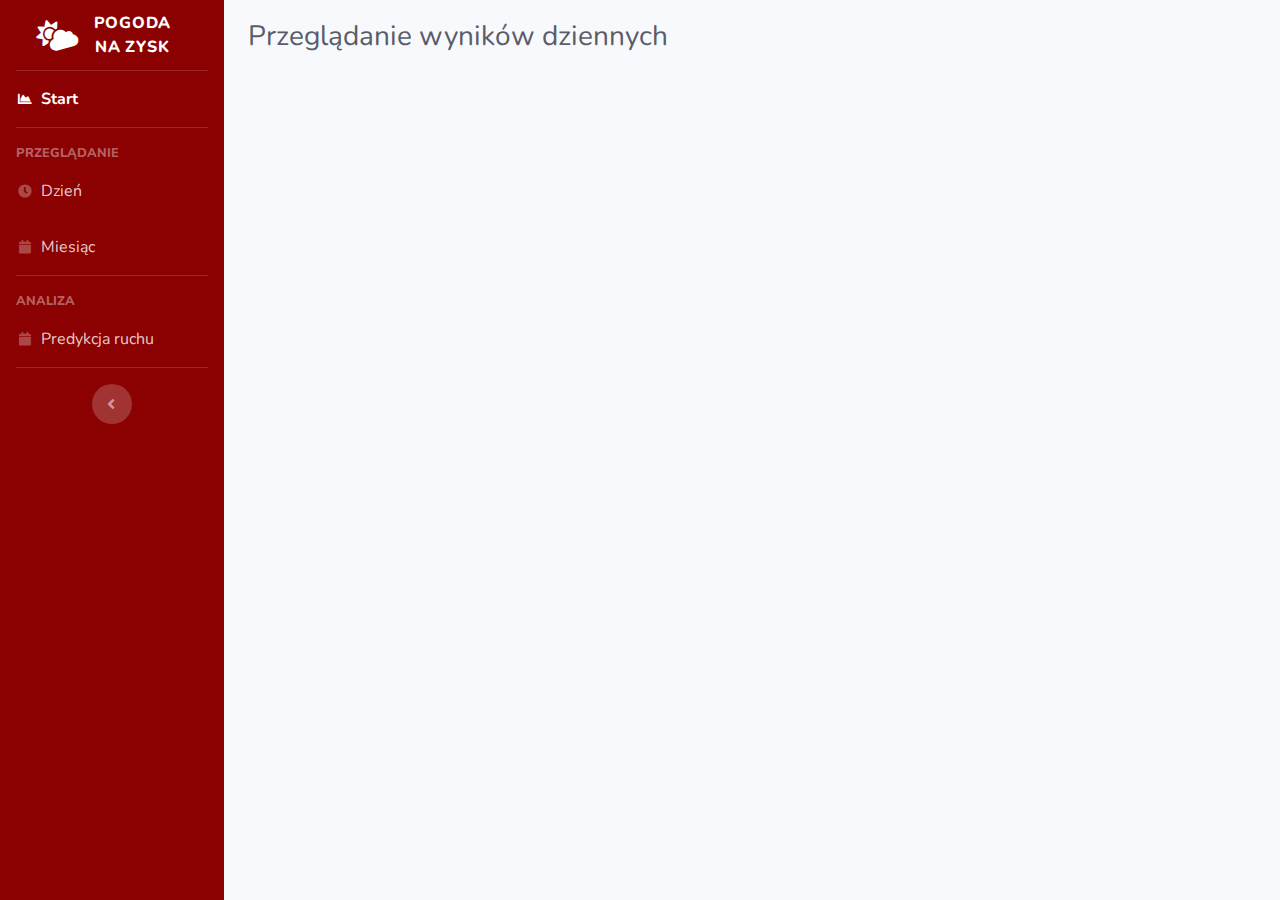
==== commit 2500c3a3: "frontend changes" ====
--- a/frontend/index.html
+++ b/frontend/index.html
@@ -9,7 +9,7 @@
   <meta name="description" content="">
   <meta name="author" content="">
 
-  <title>SB Admin 2 - Dashboard</title>
+  <title>Pogoda na zysk</title>
 
   <!-- Custom fonts for this template-->
   <link href="vendor/fontawesome-free/css/all.min.css" rel="stylesheet" type="text/css">
@@ -110,278 +110,32 @@
 
           <!-- Page Heading -->
           <div class="d-sm-flex align-items-center justify-content-between mb-4">
-            <h1 class="h3 mb-0 text-gray-800">Przeglądanie wyników dziennych</h1>
-            <input class="col-2 form-control" type="date" value="2019-10-27" id="example-date-input">
+              <h1 class="h3 mb-0 text-gray-800">Przeglądanie wyników dziennych</h1>
           </div>
 
           <!-- Content Row -->
           <div class="row">
 
             <!-- Earnings (Monthly) Card Example -->
-            <div class="col-xl-3 col-md-6 mb-4">
-              <div class="card border-left-primary shadow h-100 py-2">
-                <div class="card-body">
-                  <div class="row no-gutters align-items-center">
-                      <div class="col mr-2">
-                        <div class="text-xs font-weight-bold text-primary text-uppercase mb-1">Średnia kwota płatności</div>
-                        <div class="h5 mb-0 font-weight-bold text-gray-800">123,44 zł</div>
+              <div id="carouselExampleSlidesOnly" class="carousel slide" data-ride="carousel">
+                  <div class="carousel-inner">
+                    <div class="carousel-item">
+                      <img src="background.jpg" alt="...">
+                      <div class="carousel-caption d-none d-md-block">
+                        <h5>Pogoda... na zysk!</h5>
+                        <p>Twój pomocnik w biznesie</p>
                       </div>
-                    <div class="col-auto">
-                      <i class="fas fa-calendar fa-2x text-gray-300"></i>
                     </div>
-                  </div>
-                </div>
-              </div>
-            </div>
-
-            <!-- Earnings (Monthly) Card Example -->
-            <div class="col-xl-3 col-md-6 mb-4">
-              <div class="card border-left-primary shadow h-100 py-2">
-                <div class="card-body">
-                  <div class="row no-gutters align-items-center">
-                    <div class="col mr-2">
-                      <div class="text-xs font-weight-bold text-primary text-uppercase mb-1">Suma transakcji</div>
-                      <div class="h5 mb-0 font-weight-bold text-gray-800">387381,01 zł</div>
-                    </div>
-                    <div class="col-auto">
-                      <i class="fas fa-dollar-sign fa-2x text-gray-300"></i>
-                    </div>
-                  </div>
-                </div>
-              </div>
-            </div>
-
-            <!-- Earnings (Monthly) Card Example -->
-            <div class="col-xl-3 col-md-6 mb-4">
-              <div class="card border-left-primary shadow h-100 py-2">
-                <div class="card-body">
-                  <div class="row no-gutters align-items-center">
-                    <div class="col mr-2">
-                      <div class="text-xs font-weight-bold text-primary text-uppercase mb-1">Porównanie z konkurencją</div>
-                      <div class="row no-gutters align-items-center">
-                        <div class="col-auto">
-                          <div class="h5 mb-0 mr-3 font-weight-bold text-gray-800">86%</div>
-                        </div>
-                        <div class="col">
-                          <div class="progress progress-sm mr-2">
-                            <div class="progress-bar bg-primary" role="progressbar" style="width: 86%" aria-valuenow="50" aria-valuemin="0" aria-valuemax="100"></div>
-                          </div>
+                    <div class="carousel-item">
+                        <img src="background.jpg" alt="...">
+                        <div class="carousel-caption d-none d-md-block">
+                          <h5>Pogoda... na zysk!</h5>
+                          <p>Twój pomocnik w biznesie</p>
                         </div>
                       </div>
-                    </div>
-                    <div class="col-auto">
-                      <i class="fas fa-clipboard-list fa-2x text-gray-300"></i>
-                    </div>
                   </div>
-                </div>
-              </div>
-            </div>
-
-            <!-- Pending Requests Card Example -->
-            <div class="col-xl-3 col-md-6 mb-4">
-              <div class="card border-left-primary shadow h-100 py-2">
-                <div class="card-body">
-                  <div class="row no-gutters align-items-center">
-                    <div class="col mr-2">
-                      <div class="text-xs font-weight-bold text-primary text-uppercase mb-1">Liczba transakcji</div>
-                      <div class="h5 mb-0 font-weight-bold text-gray-800">22084</div>
-                    </div>
-                    <div class="col-auto">
-                      <i class="fas fa-comments fa-2x text-gray-300"></i>
-                    </div>
-                  </div>
-                </div>
-              </div>
-            </div>
-          </div>
-
-          <!-- Content Row -->
-
-          <div class="row">
-
-            <!-- Area Chart -->
-            <div class="col-xl-8 col-lg-7">
-              <div class="card shadow mb-4">
-                <!-- Card Header - Dropdown -->
-                <div class="card-header py-3 d-flex flex-row align-items-center justify-content-between">
-                  <h6 class="m-0 font-weight-bold text-primary">Średnia transakcji w godzinie</h6>
-                  <div class="dropdown no-arrow">
-                    <a class="dropdown-toggle" href="#" role="button" id="dropdownMenuLink" data-toggle="dropdown" aria-haspopup="true" aria-expanded="false">
-                      <i class="fas fa-ellipsis-v fa-sm fa-fw text-gray-400"></i>
-                    </a>
-                    <div class="dropdown-menu dropdown-menu-right shadow animated--fade-in" aria-labelledby="dropdownMenuLink">
-                      <div class="dropdown-header">Dropdown Header:</div>
-                      <a class="dropdown-item" href="#">Action</a>
-                      <a class="dropdown-item" href="#">Another action</a>
-                      <div class="dropdown-divider"></div>
-                      <a class="dropdown-item" href="#">Something else here</a>
-                    </div>
-                  </div>
-                </div>
-                <!-- Card Body -->
-                <div class="card-body">
-                  <div class="chart-area">
-                    <canvas id="myAreaChart"></canvas>
-                  </div>
-                </div>
-              </div>
-            </div>
-
-            <!-- Pie Chart -->
-            <div class="col-xl-4 col-lg-5">
-              <div class="card shadow mb-4">
-                <!-- Card Header - Dropdown -->
-                <div class="card-header py-3 d-flex flex-row align-items-center justify-content-between">
-                  <h6 class="m-0 font-weight-bold text-primary">Rodzaje płatności</h6>
-                  <div class="dropdown no-arrow">
-                    <a class="dropdown-toggle" href="#" role="button" id="dropdownMenuLink" data-toggle="dropdown" aria-haspopup="true" aria-expanded="false">
-                      <i class="fas fa-ellipsis-v fa-sm fa-fw text-gray-400"></i>
-                    </a>7
-                    <div class="dropdown-menu dropdown-menu-right shadow animated--fade-in" aria-labelledby="dropdownMenuLink">
-                      <div class="dropdown-header">Dropdown Header:</div>
-                      <a class="dropdown-item" href="#">Action</a>
-                      <a class="dropdown-item" href="#">Another action</a>
-                      <div class="dropdown-divider"></div>
-                      <a class="dropdown-item" href="#">Something else here</a>
-                    </div>
-                  </div>
-                </div>
-                <!-- Card Body -->
-                <div class="card-body">
-                  <div class="chart-pie pt-4 pb-2">
-                    <canvas id="myPieChart"></canvas>
-                  </div>
-                  <div class="mt-4 text-center small">
-                    <span class="mr-2">
-                      <i class="fas fa-circle text-primary"></i>zbliżeniowe
-                    </span>
-                    <span class="mr-2">
-                      <i class="fas fa-circle text-danger"></i>stykowe
-                    </span>
-                  </div>
-                </div>
-              </div>
-            </div>
-          </div>
-
-          <!-- Content Row -->
-          <div class="row">
-
-            <!-- Content Column -->
-            <div class="col-lg-6 mb-4">
-
-              <!-- Project Card Example -->
-              <div class="card shadow mb-4">
-                <div class="card-header py-3">
-                  <h6 class="m-0 font-weight-bold text-primary">Projects</h6>
-                </div>
-                <div class="card-body">
-                  <h4 class="small font-weight-bold">Server Migration <span class="float-right">20%</span></h4>
-                  <div class="progress mb-4">
-                    <div class="progress-bar bg-danger" role="progressbar" style="width: 20%" aria-valuenow="20" aria-valuemin="0" aria-valuemax="100"></div>
-                  </div>
-                  <h4 class="small font-weight-bold">Sales Tracking <span class="float-right">40%</span></h4>
-                  <div class="progress mb-4">
-                    <div class="progress-bar bg-warning" role="progressbar" style="width: 40%" aria-valuenow="40" aria-valuemin="0" aria-valuemax="100"></div>
-                  </div>
-                  <h4 class="small font-weight-bold">Customer Database <span class="float-right">60%</span></h4>
-                  <div class="progress mb-4">
-                    <div class="progress-bar" role="progressbar" style="width: 60%" aria-valuenow="60" aria-valuemin="0" aria-valuemax="100"></div>
-                  </div>
-                  <h4 class="small font-weight-bold">Payout Details <span class="float-right">80%</span></h4>
-                  <div class="progress mb-4">
-                    <div class="progress-bar bg-info" role="progressbar" style="width: 80%" aria-valuenow="80" aria-valuemin="0" aria-valuemax="100"></div>
-                  </div>
-                  <h4 class="small font-weight-bold">Account Setup <span class="float-right">Complete!</span></h4>
-                  <div class="progress">
-                    <div class="progress-bar bg-success" role="progressbar" style="width: 100%" aria-valuenow="100" aria-valuemin="0" aria-valuemax="100"></div>
-                  </div>
-                </div>
               </div>
 
-              <!-- Color System -->
-              <div class="row">
-                <div class="col-lg-6 mb-4">
-                  <div class="card bg-primary text-white shadow">
-                    <div class="card-body">
-                      Primary
-                      <div class="text-white-50 small">#4e73df</div>
-                    </div>
-                  </div>
-                </div>
-                <div class="col-lg-6 mb-4">
-                  <div class="card bg-success text-white shadow">
-                    <div class="card-body">
-                      Success
-                      <div class="text-white-50 small">#1cc88a</div>
-                    </div>
-                  </div>
-                </div>
-                <div class="col-lg-6 mb-4">
-                  <div class="card bg-info text-white shadow">
-                    <div class="card-body">
-                      Info
-                      <div class="text-white-50 small">#36b9cc</div>
-                    </div>
-                  </div>
-                </div>
-                <div class="col-lg-6 mb-4">
-                  <div class="card bg-warning text-white shadow">
-                    <div class="card-body">
-                      Warning
-                      <div class="text-white-50 small">#f6c23e</div>
-                    </div>
-                  </div>
-                </div>
-                <div class="col-lg-6 mb-4">
-                  <div class="card bg-danger text-white shadow">
-                    <div class="card-body">
-                      Danger
-                      <div class="text-white-50 small">#e74a3b</div>
-                    </div>
-                  </div>
-                </div>
-                <div class="col-lg-6 mb-4">
-                  <div class="card bg-secondary text-white shadow">
-                    <div class="card-body">
-                      Secondary
-                      <div class="text-white-50 small">#858796</div>
-                    </div>
-                  </div>
-                </div>
-              </div>
-
-            </div>
-
-            <div class="col-lg-6 mb-4">
-
-              <!-- Illustrations -->
-              <div class="card shadow mb-4">
-                <div class="card-header py-3">
-                  <h6 class="m-0 font-weight-bold text-primary">Illustrations</h6>
-                </div>
-                <div class="card-body">
-                  <div class="text-center">
-                    <img class="img-fluid px-3 px-sm-4 mt-3 mb-4" style="width: 25rem;" src="img/undraw_posting_photo.svg" alt="">
-                  </div>
-                  <p>Add some quality, svg illustrations to your project courtesy of <a target="_blank" rel="nofollow" href="https://undraw.co/">unDraw</a>, a constantly updated collection of beautiful svg images that you can use completely free and without attribution!</p>
-                  <a target="_blank" rel="nofollow" href="https://undraw.co/">Browse Illustrations on unDraw &rarr;</a>
-                </div>
-              </div>
-
-              <!-- Approach -->
-              <div class="card shadow mb-4">
-                <div class="card-header py-3">
-                  <h6 class="m-0 font-weight-bold text-primary">Development Approach</h6>
-                </div>
-                <div class="card-body">
-                  <p>SB Admin 2 makes extensive use of Bootstrap 4 utility classes in order to reduce CSS bloat and poor page performance. Custom CSS classes are used to create custom components and custom utility classes.</p>
-                  <p class="mb-0">Before working with this theme, you should become familiar with the Bootstrap framework, especially the utility classes.</p>
-                </div>
-              </div>
-
-            </div>
-          </div>
 
         </div>
         <!-- /.container-fluid -->
@@ -389,15 +143,6 @@
       </div>
       <!-- End of Main Content -->
 
-      <!-- Footer -->
-      <footer class="sticky-footer bg-white">
-        <div class="container my-auto">
-          <div class="copyright text-center my-auto">
-            <span>Copyright &copy; Your Website 2019</span>
-          </div>
-        </div>
-      </footer>
-      <!-- End of Footer -->
 
     </div>
     <!-- End of Content Wrapper -->
